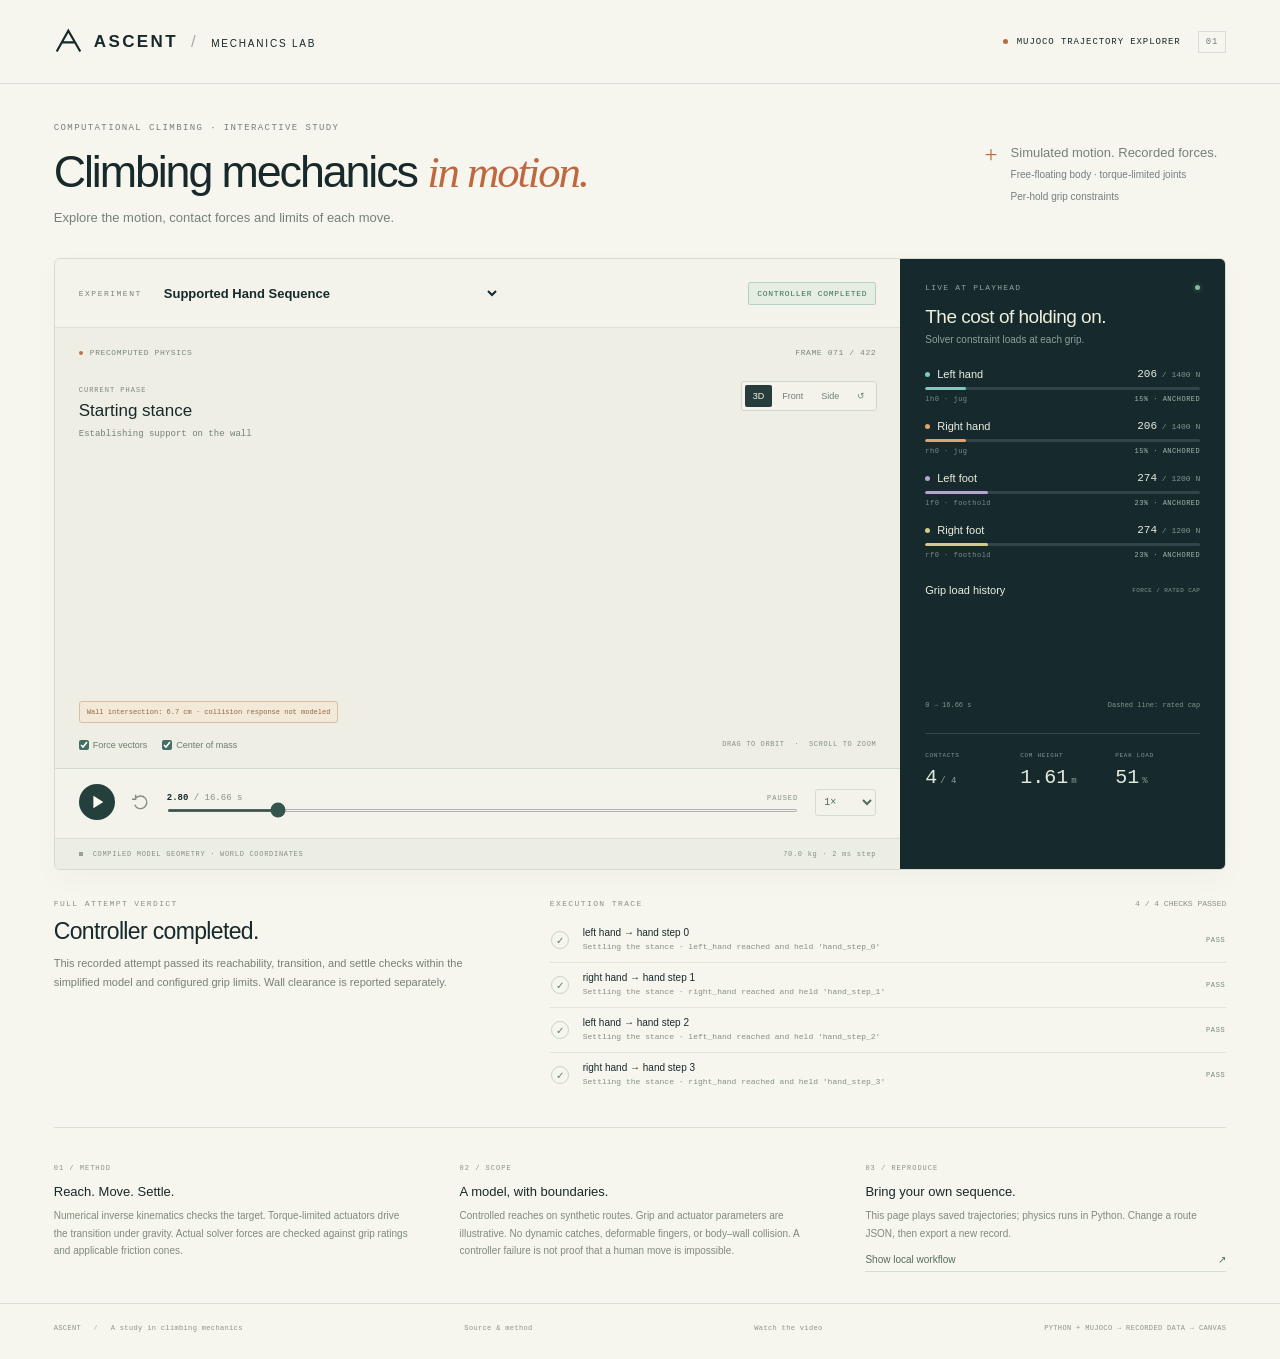
==== index.html @ 6c98bfa4 "Improve contact-aware climbing physics and add interactive showcase" ====
<!doctype html>
<html lang="en">
<head>
  <meta charset="utf-8">
  <meta name="viewport" content="width=device-width, initial-scale=1">
  <meta name="theme-color" content="#17292b">
  <meta name="description" content="Explore recorded MuJoCo climbing trajectories, grip forces, and the exact reason a controlled move passes or fails.">
  <link rel="icon" href="data:image/svg+xml,%3Csvg xmlns='http://www.w3.org/2000/svg' viewBox='0 0 64 64'%3E%3Crect width='64' height='64' rx='14' fill='%2317292b'/%3E%3Cpath d='M12 49 31 13 51 49M22 34h19' fill='none' stroke='%23eaaa68' stroke-width='5'/%3E%3C/svg%3E">
  <title>Ascent | Climbing Mechanics Lab</title>
  <link rel="stylesheet" href="style.css">
  <script defer src="data.js"></script>
  <script defer src="geometry.js"></script>
  <script defer src="viewer.js"></script>
</head>
<body>
  <header class="masthead">
    <a class="brand" href="#" aria-label="Ascent home"><svg width="29" height="29" viewBox="0 0 32 32" aria-hidden="true"><path d="M3 27 15.8 4 29 27M9 17h14" fill="none" stroke="currentColor" stroke-width="2.4"/></svg><span>ASCENT<span class="brand-rule">/</span><span class="brand-sub">MECHANICS LAB</span></span></a>
    <div class="mast-meta"><span class="status-dot"></span> MUJOCO TRAJECTORY EXPLORER <span class="version">01</span></div>
  </header>
  <main>
    <section class="intro" aria-labelledby="page-title">
      <div><div class="eyebrow">COMPUTATIONAL CLIMBING · INTERACTIVE STUDY</div><h1 id="page-title">Climbing mechanics <em>in motion.</em></h1><p>Explore the motion, contact forces and limits of each move.</p></div>
      <div class="intro-note"><span class="small-cross">+</span><p>Simulated motion. Recorded forces.<br><span>Free-floating body · torque-limited joints<br>Per-hold grip constraints</span></p></div>
    </section>

    <div class="workspace">
      <section class="scene-panel" aria-label="Climbing trajectory playback">
        <div class="scene-toolbar">
          <div class="route-control"><label for="route-select">EXPERIMENT</label><select id="route-select" aria-label="Choose recorded route"><option>Loading trajectories…</option></select></div>
          <span id="result-badge" class="result-badge">RECORDED RUN</span>
        </div>
        <div class="viewport" id="viewport">
          <canvas id="scene" aria-label="Three-dimensional projection of the recorded climber, holds, and wall. Drag to orbit; scroll to zoom." tabindex="0"></canvas>
          <div class="scene-topline"><span class="recording-mark"><i></i> PRECOMPUTED PHYSICS</span><span id="frame-count">FRAME — / —</span></div>
          <div class="scene-label"><div class="eyebrow">CURRENT PHASE</div><strong id="phase-label">Loading</strong><span id="move-label">Recorded MuJoCo body transforms</span></div>
          <div class="view-controls" role="group" aria-label="Camera view"><button data-view="orbit" class="active" aria-pressed="true">3D</button><button data-view="front" aria-pressed="false">Front</button><button data-view="side" aria-pressed="false">Side</button><button id="reset-view" title="Reset camera" aria-label="Reset camera">↺</button></div>
          <div class="scene-options"><label><input type="checkbox" id="show-forces" checked><span>Force vectors</span></label><label><input type="checkbox" id="show-com" checked><span>Center of mass</span></label></div>
          <div id="wall-warning" class="wall-warning" hidden></div>
          <div class="orbit-hint">DRAG TO ORBIT <span>·</span> SCROLL TO ZOOM</div>
          <div id="scene-message" class="scene-message" hidden></div>
        </div>
        <div class="transport">
          <button id="play" class="play-button" aria-label="Play trajectory" title="Play / pause (Space)"><svg viewBox="0 0 20 20" width="18" height="18" aria-hidden="true"><path id="play-icon" d="M6 3 17 10 6 17Z" fill="currentColor"/></svg></button>
          <button id="restart" class="restart-button" aria-label="Restart trajectory" title="Restart"><svg width="18" height="18" viewBox="0 0 20 20" fill="none" aria-hidden="true"><path d="M4 6a7 7 0 1 1-1 7M4 2v5H0" stroke="currentColor" stroke-width="1.6"/></svg></button>
          <div class="timeline-wrap"><div class="timeline-meta"><span id="time-readout">0.00 <span>/ 0.00 s</span></span><span id="play-state">PAUSED</span></div><input id="timeline" type="range" min="0" max="1" step="0.001" value="0" aria-label="Trajectory time"></div>
          <label class="speed-control"><span class="sr-only">Playback speed</span><select id="speed"><option value="0.25">0.25×</option><option value="0.5">0.5×</option><option value="1" selected>1×</option><option value="2">2×</option></select></label>
        </div>
        <div class="scene-caption"><span><span class="tiny-square"></span> COMPILED MODEL GEOMETRY · WORLD COORDINATES</span><span id="model-stats">— kg · — ms step</span></div>
      </section>

      <aside class="telemetry" aria-label="Recorded force telemetry">
        <div class="panel-heading"><span class="eyebrow">LIVE AT PLAYHEAD</span><span class="live-indicator"></span></div>
        <h2>The cost of holding on.</h2><p class="panel-description">Solver constraint loads at each grip.</p>
        <div id="grip-readouts" class="grip-readouts"></div>
        <div class="plot-header"><h3>Grip load history</h3><span>FORCE / RATED CAP</span></div>
        <div class="plot-wrap"><canvas id="force-plot" aria-label="Per-limb force as a percentage of its hold's rated force cap across the recorded trajectory"></canvas></div>
        <div class="plot-footer"><span id="plot-duration">0 s</span><span>Dashed line: rated cap</span></div>
        <div class="telemetry-summary"><div><span>CONTACTS</span><strong id="contact-count">—<small>/ 4</small></strong></div><div><span>COM HEIGHT</span><strong id="com-height">—<small>m</small></strong></div><div><span>PEAK LOAD</span><strong id="peak-load">—<small>%</small></strong></div></div>
      </aside>
    </div>

    <section class="analysis-row" aria-label="Recorded attempt results">
      <div class="result-summary"><div class="eyebrow">FULL ATTEMPT VERDICT</div><h2 id="verdict-title">Reading the record.</h2><p id="verdict-description">Each experiment follows a controlled sequence of single-limb moves.</p><div id="failure-detail" class="failure-detail" hidden></div></div>
      <div class="outcomes-panel"><div class="outcome-heading"><span class="eyebrow">EXECUTION TRACE</span><span id="outcome-count"></span></div><ol id="outcomes" class="outcomes"></ol></div>
    </section>

    <section class="method-row" aria-label="Method and reproducibility">
      <div><span class="section-number">01 / METHOD</span><h3>Reach. Move. Settle.</h3><p>Numerical inverse kinematics checks the target. Torque-limited actuators drive the transition under gravity. Actual solver forces are checked against grip ratings and applicable friction cones.</p></div>
      <div><span class="section-number">02 / SCOPE</span><h3>A model, with boundaries.</h3><p id="limitations">Controlled reaches on synthetic routes. Grip and actuator parameters are illustrative. No dynamic catches, deformable fingers, or body–wall collision. A controller failure is not proof that a human move is impossible.</p></div>
      <div><span class="section-number">03 / REPRODUCE</span><h3>Bring your own sequence.</h3><p>This page plays saved trajectories; physics runs in Python. Change a route JSON, then export a new record.</p><details><summary>Show local workflow <span>↗</span></summary><pre><code>python scripts/export_trajectory.py \
  data/routes/showcase/01_supported_steps.json out.json

# Open a single exported trajectory here:</code></pre><label id="import-trigger" class="import-button" for="import-file" role="button" tabindex="0">Load trajectory JSON <span>↑</span></label><input id="import-file" type="file" accept=".json,application/json" hidden><p id="import-status" class="import-status" role="status"></p><p class="workflow-note">Route JSON describes holds, a start stance, and moves. Run the exporter first; the browser accepts its trajectory output.</p></details></div>
    </section>
  </main>
  <footer><span>ASCENT <span class="footer-divider">/</span> A study in climbing mechanics</span><a href="https://github.com/Junnie18/climb-move-sim/tree/codex/physics-showcase">Source & method</a><a href="supported-steps.mp4">Watch the video</a><span>PYTHON + MUJOCO → RECORDED DATA → CANVAS</span></footer>
</body>
</html>
---- style.css ----
:root{--ink:#17292b;--muted:#738080;--paper:#f6f5ee;--line:#d9ded6;--orange:#be683f;--mint:#78d0ba;--dark:#16292c;--mono:ui-monospace,SFMono-Regular,Menlo,Consolas,monospace;--sans:Inter,Arial,Helvetica,sans-serif;font-family:var(--sans);color:var(--ink);background:var(--paper);font-synthesis:none;color-scheme:light}
*{box-sizing:border-box}body{margin:0}button,select,input{font:inherit}button,select,summary{cursor:pointer}button,a,input,select,summary{outline-offset:4px}button:focus-visible,a:focus-visible,input:focus-visible,select:focus-visible,summary:focus-visible{outline:2px solid var(--orange)}button{color:inherit}button:disabled{cursor:not-allowed;opacity:.4}a{color:inherit}button,select{touch-action:manipulation}[hidden]{display:none!important}.sr-only{position:absolute;width:1px;height:1px;padding:0;margin:-1px;overflow:hidden;clip:rect(0,0,0,0);white-space:nowrap;border:0}
.masthead{max-width:1600px;margin:auto;padding:27px 4.2%;display:flex;align-items:center;justify-content:space-between;border-bottom:1px solid var(--line)}.brand{display:flex;align-items:center;gap:11px;text-decoration:none;font-size:17px;font-weight:750;letter-spacing:2.4px}.brand-rule{margin:0 13px;color:#a7b0a8;font-weight:300}.brand-sub{font-size:10px;letter-spacing:1.8px;font-weight:500}.mast-meta{display:flex;align-items:center;gap:9px;font:9px var(--mono);letter-spacing:.9px}.status-dot{width:5px;height:5px;background:var(--orange);border-radius:50%}.version{padding:5px 7px;margin-left:8px;border:1px solid var(--line);color:var(--muted)}main{max-width:1600px;margin:auto;padding:0 4.2%}.intro{padding:39px 0 33px;display:flex;align-items:center;justify-content:space-between;gap:30px}.eyebrow{font:9px var(--mono);letter-spacing:1.4px}.intro .eyebrow{color:#768078}h1{font-size:clamp(30px,3.5vw,53px);font-weight:500;letter-spacing:-2.1px;line-height:1.14;margin:13px 0 12px}h1 em{font-family:Georgia,'Times New Roman',serif;font-weight:400;color:var(--orange)}.intro>div>p{font-size:13px;margin:0;color:#75807a}.intro-note{display:flex;align-items:flex-start;gap:13px;margin-right:9px;font-size:11px;line-height:1.65}.intro-note p{margin:0}.intro-note span:not(.small-cross){color:var(--muted);font-size:10px}.small-cross{font:23px Georgia;color:var(--orange)}
.workspace{display:grid;grid-template-columns:minmax(0,1fr) 325px;border:1px solid #d5dbd1;background:#eceee5;border-radius:6px;overflow:hidden;box-shadow:0 9px 28px #20342d07}.scene-panel{min-width:0;position:relative}.scene-toolbar{height:69px;display:flex;align-items:center;justify-content:space-between;padding:0 24px;gap:12px;background:#f3f3eb;border-bottom:1px solid #dce1d7}.route-control{display:flex;align-items:center;gap:18px}.route-control label{font:8px var(--mono);letter-spacing:1.5px;color:#7b8278}.route-control select{max-width:340px;background:transparent;border:0;font-weight:600;font-size:13px;padding:8px 23px 8px 0;color:var(--ink)}.result-badge{border:1px solid #b5d0c1;background:#e5eee1;color:#397154;padding:6px 8px;font:8px var(--mono);letter-spacing:.7px;white-space:nowrap;border-radius:2px}.result-badge.failed{border-color:#dfc8b3;background:#eee6d8;color:#985632}.viewport{height:440px;position:relative;overflow:hidden;background:#eeeee5;isolation:isolate}#scene{display:block;width:100%;height:100%;cursor:grab;touch-action:none}#scene:active{cursor:grabbing}.scene-topline{position:absolute;top:20px;left:24px;right:24px;display:flex;justify-content:space-between;pointer-events:none;font:8px var(--mono);letter-spacing:.6px;color:#7b867e}.recording-mark{display:flex;align-items:center;gap:7px}.recording-mark i{width:4px;height:4px;border-radius:50%;background:#b77650}.scene-label{position:absolute;top:58px;left:24px;pointer-events:none;max-width:210px}.scene-label .eyebrow{color:#7c8980;font-size:7px;letter-spacing:1px}.scene-label strong{display:block;font-size:17px;font-weight:500;margin:7px 0}.scene-label>span{display:block;font:9px var(--mono);color:#758179;line-height:1.5}.view-controls{position:absolute;top:53px;right:23px;display:flex;background:#f6f6eecc;border:1px solid #d0d8cc;border-radius:3px;padding:3px;gap:2px}.view-controls button{border:0;background:transparent;font-size:9px;padding:6px 8px;border-radius:2px;color:#738074}.view-controls button.active{background:#263d3b;color:#f6f7eb}.scene-options{position:absolute;left:24px;bottom:18px;display:flex;gap:15px;font-size:9px;color:#6c7c73}.scene-options label{display:flex;align-items:center;gap:4px;cursor:pointer}.scene-options input{width:10px;height:10px;accent-color:#436e66;margin:0}.orbit-hint{position:absolute;right:24px;bottom:20px;font:7px var(--mono);letter-spacing:.6px;color:#859086;pointer-events:none}.orbit-hint span{margin:0 5px}.scene-message{position:absolute;inset:0;display:grid;align-content:center;justify-items:center;background:#f3f3ebee;padding:40px;text-align:center;font-size:13px;line-height:1.7;color:#67786e}.scene-message strong{font-size:19px;font-weight:500;color:var(--ink)}
.transport{display:flex;align-items:center;gap:17px;padding:15px 24px 18px;border-top:1px solid #d3dbce;background:#f3f3eb}.play-button{width:36px;height:36px;display:grid;place-items:center;border:0;background:#253f3c;color:#fffdf0;border-radius:50%;flex-shrink:0}.play-button:hover{background:#3c5f56}.restart-button{display:grid;place-items:center;background:none;border:0;width:18px;padding:0;color:#819082}.timeline-wrap{flex:1;min-width:0}.timeline-meta{display:flex;align-items:center;justify-content:space-between;font:9px var(--mono);margin:0 0 6px}.timeline-meta #time-readout{font-weight:600}.timeline-meta #time-readout span{color:#899387;font-weight:400}.timeline-meta #play-state{font-size:7px;color:#819080;letter-spacing:1px}input[type=range]{display:block;width:100%;height:3px;margin:0;accent-color:#34554b;cursor:pointer}.speed-control select{background:none;border:1px solid #d4dccc;border-radius:3px;font:10px var(--mono);padding:6px 4px;color:#526b5a}.scene-caption{display:flex;justify-content:space-between;align-items:center;gap:10px;padding:11px 24px;border-top:1px solid #dbe0d3;background:#eceee5;color:#839180;font:7px var(--mono);letter-spacing:.7px}.tiny-square{display:inline-block;width:4px;height:4px;background:#98a38f;margin-right:5px}
.wall-warning{position:absolute;bottom:45px;left:24px;max-width:calc(100% - 100px);background:#f3e9d8e8;border:1px solid #d7bea1;color:#98653f;border-radius:3px;font:7px/1.5 var(--mono);padding:5px 7px;pointer-events:none}
.route-control{min-width:0;flex:1}.route-control select{min-width:0;width:100%;text-overflow:ellipsis}.route-control label{flex-shrink:0}
.telemetry{padding:24px 25px 0;background:var(--dark);color:#edf0df}.panel-heading{display:flex;align-items:center;justify-content:space-between}.panel-heading .eyebrow{font-size:8px;color:#93a79f;letter-spacing:1.2px}.live-indicator{width:5px;height:5px;background:#80bb9b;border-radius:50%;box-shadow:0 0 0 3px #80bb9b10}.telemetry h2{font-size:19px;font-weight:400;letter-spacing:-.5px;margin:14px 0 6px}.panel-description{font-size:10px;color:#8ea29b;margin:0 0 23px}.grip-readouts{display:grid;gap:17px}.grip-row{font-size:11px}.grip-topline{display:flex;align-items:center;justify-content:space-between;gap:10px;margin-bottom:7px}.limb-name{display:flex;align-items:center;gap:7px}.limb-dot{display:inline-block;width:5px;height:5px;border-radius:50%;background:var(--limb)}.grip-value{font:11px var(--mono);color:#e7ecdd}.grip-value small{font-size:8px;color:#81968e}.grip-meter{height:3px;background:#324447;border-radius:3px;overflow:hidden}.grip-meter span{height:100%;display:block;background:var(--limb);border-radius:3px;width:0;max-width:100%}.grip-row.released{opacity:.5}.grip-row.overloaded .grip-value{color:#ed977c}.grip-footnote{display:flex;justify-content:space-between;font:7px var(--mono);letter-spacing:.5px;color:#779087;margin-top:5px}.grip-footnote .grip-state{color:#a0b9a8}.plot-header{display:flex;justify-content:space-between;align-items:center;gap:10px;margin:25px 0 13px}.plot-header h3{font-size:11px;font-weight:400;margin:0}.plot-header>span{font:6px var(--mono);color:#849d92;letter-spacing:.4px}.plot-wrap{height:85px}#force-plot{display:block;width:100%;height:100%}.plot-footer{display:flex;justify-content:space-between;margin-top:7px;color:#7d978c;font:7px var(--mono)}.telemetry-summary{display:grid;grid-template-columns:repeat(3,1fr);margin-top:24px;padding:18px 0 19px;border-top:1px solid #34484a;gap:10px}.telemetry-summary>div>span{display:block;color:#809a90;font:6px var(--mono);letter-spacing:.7px}.telemetry-summary strong{font:20px var(--mono);font-weight:400;display:block;margin-top:7px;color:#e3e9d8}.telemetry-summary small{font-size:9px;margin-left:3px;color:#8ca393}
.analysis-row{display:grid;grid-template-columns:1fr 1.5fr;border-bottom:1px solid var(--line);padding:29px 0 30px;gap:45px}.result-summary>.eyebrow{font-size:8px;color:#899185}.result-summary h2{font-weight:500;font-size:23px;letter-spacing:-.65px;margin:10px 0 9px}.result-summary>p{font-size:11px;line-height:1.7;color:#768174;max-width:470px;margin:0}.failure-detail{margin-top:10px;padding:10px 12px;background:#eee9df;border-left:2px solid #bf8a65;font:9px/1.7 var(--mono);color:#906449;overflow-wrap:anywhere}.outcome-heading{display:flex;justify-content:space-between;margin-bottom:10px}.outcome-heading .eyebrow{font-size:8px;color:#899185}.outcome-heading>span:last-child{font:8px var(--mono);color:#899185}.outcomes{margin:0;padding:0;list-style:none;max-height:190px;overflow:auto}.outcome{display:grid;grid-template-columns:22px 1fr auto;gap:10px;align-items:center;padding:9px 1px;border-bottom:1px solid #e1e4da;font-size:10px}.outcome:last-child{border-bottom:none}.outcome-icon{width:18px;height:18px;display:grid;place-items:center;border:1px solid #c8d6c5;border-radius:50%;color:#5d7f5f;font-size:10px}.outcome.failed .outcome-icon{color:#ab6b4c;border-color:#ddc7b5}.outcome-main strong{font-size:10px;font-weight:500;display:block}.outcome-main span{display:block;color:#85907f;font:8px/1.5 var(--mono);margin-top:3px}.outcome-tag{font:7px var(--mono);letter-spacing:.6px;color:#758a72}.outcome.failed .outcome-tag{color:#ac7254}.outcome.active{background:#e9eddf;border-radius:3px}.method-row{display:grid;grid-template-columns:repeat(3,1fr);gap:45px;padding:28px 0 31px}.section-number{font:7px var(--mono);color:#8b9483;letter-spacing:1px}.method-row h3{font-size:13px;font-weight:500;margin:10px 0 8px}.method-row p{font-size:10px;line-height:1.75;color:#808b79;margin:0}.method-row summary{font-size:10px;margin-top:12px;list-style:none;color:#576f58;display:flex;justify-content:space-between;border-bottom:1px solid #d6dece;padding-bottom:6px}.method-row summary::-webkit-details-marker{display:none}.method-row details[open] summary{margin-bottom:10px}.method-row pre{font:9px/1.75 var(--mono);color:#58715b;white-space:pre-wrap}.import-button{display:flex;justify-content:space-between;padding:8px 10px;border:1px solid #ced9c9;font-size:10px;color:#526e55;cursor:pointer;border-radius:3px}.method-row .import-status{margin-top:8px;color:#aa6245}.method-row .workflow-note{font-size:9px;margin-top:10px}footer{max-width:1600px;padding:20px 4.2% 27px;margin:auto;border-top:1px solid var(--line);display:flex;justify-content:space-between;gap:20px;font:7px var(--mono);color:#8c9783;letter-spacing:.35px}footer a{text-decoration:none}footer a:hover{text-decoration:underline}.footer-divider{margin:0 8px;color:#aab29f}
@media(min-width:1500px){.viewport{height:490px}.telemetry{padding-top:27px}.grip-readouts{gap:21px}.plot-wrap{height:105px}.telemetry-summary{margin-top:30px}.workspace{grid-template-columns:minmax(0,1fr) 355px}}
@media(max-width:1050px){main{padding:0 3%}.masthead{padding:23px 3%}.workspace{grid-template-columns:minmax(0,1fr) 290px}.telemetry{padding:23px 20px 0}.viewport{height:435px}.scene-toolbar{padding:0 18px}.route-control{gap:10px}.route-control label{display:none}.route-control select{max-width:240px}.scene-label{left:18px;max-width:160px}.scene-topline{left:18px;right:18px}.scene-options{left:18px;gap:10px}.orbit-hint{display:none}.view-controls{right:18px}.intro-note{display:none}.brand-sub{font-size:9px}.mast-meta{font-size:7px}.analysis-row{gap:25px}.method-row{gap:25px}.scene-caption{font-size:6px;padding:11px 18px}}
@media(max-width:760px){.masthead{padding:20px 5%}.mast-meta{display:none}.brand{font-size:15px}.brand-sub{font-size:8px}.brand-rule{margin:0 10px}main{padding:0 5%}.intro{padding:29px 0 24px}h1{font-size:37px;letter-spacing:-1.4px}.intro .eyebrow{font-size:7px;letter-spacing:1px}.intro>div>p{font-size:11px}.workspace{grid-template-columns:1fr}.scene-toolbar{height:61px}.route-control select{max-width:250px;font-size:12px}.result-badge{font-size:7px}.viewport{height:455px}.scene-label{top:53px}.scene-label strong{font-size:15px}.scene-label>span{font-size:8px}.scene-topline{font-size:7px}.view-controls{top:53px}.scene-options{font-size:8px}.transport{padding:14px 18px 17px;gap:13px}.scene-caption{font-size:6px;letter-spacing:.4px}.telemetry{padding:24px 23px}.telemetry h2{font-size:22px}.grip-readouts{grid-template-columns:1fr 1fr;gap:20px 25px}.panel-description{margin-bottom:25px}.plot-header{margin-top:25px}.plot-wrap{height:105px}.telemetry-summary{padding:17px 0 0;margin-top:22px}.telemetry-summary strong{font-size:23px}.telemetry-summary>div>span{font-size:7px}.analysis-row{grid-template-columns:1fr;gap:25px;padding:27px 0}.outcomes{max-height:240px}.method-row{grid-template-columns:1fr;gap:26px}.method-row p{font-size:11px;max-width:500px}.method-row h3{font-size:15px}.method-row summary{max-width:400px}footer{padding:20px 5%;font-size:6px;flex-wrap:wrap}footer>span:last-child{width:100%;font-size:6px}.scene-caption span:last-child{white-space:nowrap}}
@media(max-width:390px){.route-control select{max-width:195px}.viewport{height:420px}.scene-label{max-width:130px}.scene-options{gap:10px}.scene-caption{letter-spacing:0}.brand-sub{font-size:7px}h1{font-size:32px}.grip-readouts{gap:20px 16px}}
@media(prefers-reduced-motion:reduce){*{scroll-behavior:auto}}
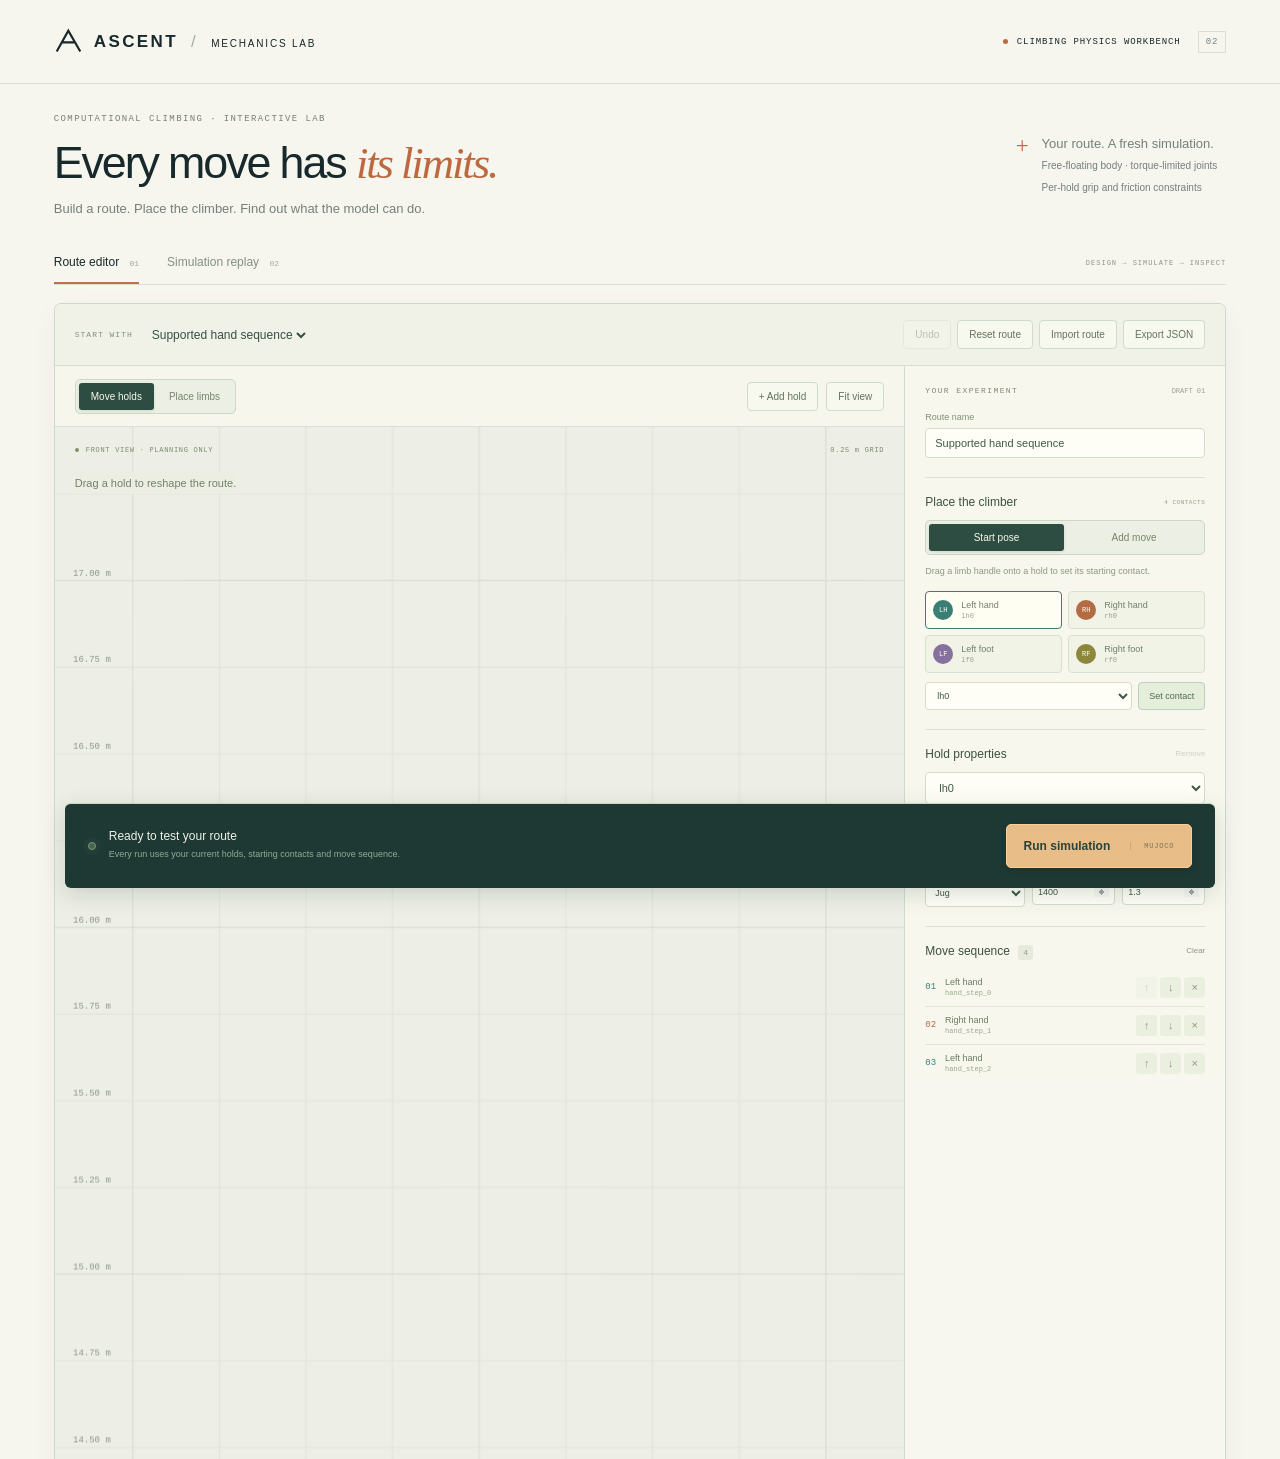
==== commit 35cf94b3: "Publish interactive climbing editor with hosted simulation connection" ====
--- a/index.html
+++ b/index.html
@@ -4,25 +4,49 @@
   <meta charset="utf-8">
   <meta name="viewport" content="width=device-width, initial-scale=1">
   <meta name="theme-color" content="#17292b">
-  <meta name="description" content="Explore recorded MuJoCo climbing trajectories, grip forces, and the exact reason a controlled move passes or fails.">
+  <meta name="description" content="Design a climbing route, move holds and limbs, then test your sequence with a torque-limited MuJoCo climbing model.">
   <link rel="icon" href="data:image/svg+xml,%3Csvg xmlns='http://www.w3.org/2000/svg' viewBox='0 0 64 64'%3E%3Crect width='64' height='64' rx='14' fill='%2317292b'/%3E%3Cpath d='M12 49 31 13 51 49M22 34h19' fill='none' stroke='%23eaaa68' stroke-width='5'/%3E%3C/svg%3E">
   <title>Ascent | Climbing Mechanics Lab</title>
   <link rel="stylesheet" href="style.css">
   <script defer src="data.js"></script>
   <script defer src="geometry.js"></script>
   <script defer src="viewer.js"></script>
+  <script defer src="editor-state.js"></script>
+  <script defer src="editor.js"></script>
 </head>
 <body>
   <header class="masthead">
     <a class="brand" href="#" aria-label="Ascent home"><svg width="29" height="29" viewBox="0 0 32 32" aria-hidden="true"><path d="M3 27 15.8 4 29 27M9 17h14" fill="none" stroke="currentColor" stroke-width="2.4"/></svg><span>ASCENT<span class="brand-rule">/</span><span class="brand-sub">MECHANICS LAB</span></span></a>
-    <div class="mast-meta"><span class="status-dot"></span> MUJOCO TRAJECTORY EXPLORER <span class="version">01</span></div>
+    <div class="mast-meta"><span class="status-dot"></span> CLIMBING PHYSICS WORKBENCH <span class="version">02</span></div>
   </header>
   <main>
     <section class="intro" aria-labelledby="page-title">
-      <div><div class="eyebrow">COMPUTATIONAL CLIMBING · INTERACTIVE STUDY</div><h1 id="page-title">Climbing mechanics <em>in motion.</em></h1><p>Explore the motion, contact forces and limits of each move.</p></div>
-      <div class="intro-note"><span class="small-cross">+</span><p>Simulated motion. Recorded forces.<br><span>Free-floating body · torque-limited joints<br>Per-hold grip constraints</span></p></div>
+      <div><div class="eyebrow">COMPUTATIONAL CLIMBING · INTERACTIVE LAB</div><h1 id="page-title">Every move has <em>its limits.</em></h1><p>Build a route. Place the climber. Find out what the model can do.</p></div>
+      <div class="intro-note"><span class="small-cross">+</span><p>Your route. A fresh simulation.<br><span>Free-floating body · torque-limited joints<br>Per-hold grip and friction constraints</span></p></div>
     </section>
 
+    <nav class="lab-tabs" aria-label="Workbench view"><button id="editor-tab" class="active" aria-pressed="true" aria-controls="editor-stage">Route editor <span>01</span></button><button id="replay-tab" aria-pressed="false" aria-controls="replay-stage">Simulation replay <span>02</span></button><span class="tab-note">DESIGN → SIMULATE → INSPECT</span></nav>
+    <section id="editor-stage" class="editor-workspace" aria-label="Interactive climbing route editor">
+      <div class="editor-topbar"><div class="editor-template"><label for="editor-template">START WITH</label><select id="editor-template" aria-label="Choose route template"></select></div><div class="editor-top-actions"><button id="editor-undo" title="Undo the last route edit" disabled>Undo</button><button id="editor-reset">Reset route</button><button id="editor-import">Import route</button><input id="editor-import-file" type="file" accept=".json,application/json" hidden><button id="editor-export">Export JSON</button></div></div>
+      <div class="editor-grid">
+        <div class="planner-panel">
+          <div class="planner-toolbar"><div class="segmented" role="group" aria-label="Dragging tool"><button id="tool-holds" class="active" aria-pressed="true">Move holds</button><button id="tool-limbs" aria-pressed="false">Place limbs</button></div><button id="add-hold" class="quiet-button">+ Add hold</button><button id="planner-fit" class="quiet-button" title="Fit all holds into view">Fit view</button></div>
+          <div class="planner-viewport"><canvas id="planner" tabindex="0" aria-label="Front-view route planner. Drag holds to reposition them. In Place limbs mode, drag a labeled hand or foot onto a hold. Keyboard controls are in the route inspector."></canvas><div class="planner-caption"><span class="recording-mark"><i></i> FRONT VIEW · PLANNING ONLY</span><span id="planner-scale">0.25 m GRID</span></div><div id="planner-context" class="planner-context">Drag a hold to reshape the route.</div><div class="planner-bottom"><label><input id="snap-grid" type="checkbox" checked> Snap to 1 cm</label><span>SCROLL TO ZOOM · DRAG TO PAN EMPTY SPACE</span></div></div>
+          <div class="planner-scope"><span class="tiny-square"></span> The figure shows your planned contacts. Run the simulation to calculate motion and forces.</div>
+        </div>
+        <aside class="route-inspector" aria-label="Route and limb controls">
+          <div class="inspector-heading"><span class="eyebrow">YOUR EXPERIMENT</span><span id="edit-revision">DRAFT 01</span></div>
+          <label class="field-label" for="editor-name">Route name</label><input id="editor-name" class="full-input" maxlength="80" autocomplete="off">
+          <div class="inspector-section"><div class="section-title"><h2>Place the climber</h2><span id="assignment-count">4 CONTACTS</span></div><div class="segmented assignment-mode" role="group" aria-label="Limb assignment mode"><button id="mode-start" class="active" aria-pressed="true">Start pose</button><button id="mode-moves" aria-pressed="false">Add move</button></div><p id="assignment-help" class="inspector-hint">Drag a limb handle onto a hold to set its starting contact.</p><div id="limb-controls" class="limb-controls"></div><div class="assignment-action"><select id="assignment-target" aria-label="Target hold for selected limb"></select><button id="assign-limb">Set contact</button></div></div>
+          <div class="inspector-section hold-inspector"><div class="section-title"><h2>Hold properties</h2><button id="delete-hold" class="text-button">Remove</button></div><label class="sr-only" for="selected-hold">Selected hold</label><select id="selected-hold" class="full-input"></select><div class="coordinate-fields"><label>X <input id="hold-x" type="number" step=".01" min="-3" max="3"></label><label>Height <input id="hold-z" type="number" step=".01" min=".05" max="5"></label><span>m</span></div><div class="property-fields"><label>Type<select id="hold-type"><option value="jug">Jug</option><option value="crimp">Crimp</option><option value="sloper">Sloper</option><option value="foothold">Foothold</option></select></label><label>Grip cap · N<input id="hold-cap" type="number" step="10" min="1" max="10000"></label><label>Friction · μ<input id="hold-friction" type="number" step=".05" min=".01" max="4"></label></div></div>
+          <div class="inspector-section move-section"><div class="section-title"><h2>Move sequence <span id="move-count">0</span></h2><button id="clear-moves" class="text-button">Clear</button></div><ol id="move-list" class="move-list"></ol><p id="empty-moves" class="inspector-hint">No moves yet. Switch to Add move and drag a limb to a new hold. You can also test the starting stance on its own.</p></div>
+        </aside>
+      </div>
+      <div class="run-panel"><div id="editor-verdict" class="editor-verdict" role="status" aria-live="polite"><span class="verdict-dot"></span><div><strong id="editor-verdict-title">Ready to test your route</strong><p id="editor-status">Every run uses your current holds, starting contacts and move sequence.</p></div></div><button id="run-simulation" class="run-button"><span>Run simulation</span><span class="run-engine">MUJOCO</span></button><button id="view-result" class="quiet-button" hidden>View replay</button></div>
+      <div class="editor-footnote"><span>Model feasibility only. A failed controller attempt does not prove a human move is impossible. Body–wall collision response is not modeled.</span><details class="connection-settings"><summary><span id="connection-label">Simulator connection</span></summary><div class="connection-popover"><label for="simulator-url">Simulator URL</label><input id="simulator-url" type="url" placeholder="Same origin, or https://your-simulator…"><button id="save-connection">Connect</button><p id="connection-status" role="status">The local app connects automatically. A hosted copy needs a running Python simulator.</p><a href="https://github.com/Junnie18/climb-move-sim#interactive-route-editor" target="_blank" rel="noopener">Local setup instructions</a></div></details></div>
+    </section>
+
+    <div id="replay-stage" hidden>
     <div class="workspace">
       <section class="scene-panel" aria-label="Climbing trajectory playback">
         <div class="scene-toolbar">
@@ -31,7 +55,7 @@
         </div>
         <div class="viewport" id="viewport">
           <canvas id="scene" aria-label="Three-dimensional projection of the recorded climber, holds, and wall. Drag to orbit; scroll to zoom." tabindex="0"></canvas>
-          <div class="scene-topline"><span class="recording-mark"><i></i> PRECOMPUTED PHYSICS</span><span id="frame-count">FRAME — / —</span></div>
+          <div class="scene-topline"><span class="recording-mark"><i></i> <span id="replay-origin">RECORDED PHYSICS</span></span><span id="frame-count">FRAME — / —</span></div>
           <div class="scene-label"><div class="eyebrow">CURRENT PHASE</div><strong id="phase-label">Loading</strong><span id="move-label">Recorded MuJoCo body transforms</span></div>
           <div class="view-controls" role="group" aria-label="Camera view"><button data-view="orbit" class="active" aria-pressed="true">3D</button><button data-view="front" aria-pressed="false">Front</button><button data-view="side" aria-pressed="false">Side</button><button id="reset-view" title="Reset camera" aria-label="Reset camera">↺</button></div>
           <div class="scene-options"><label><input type="checkbox" id="show-forces" checked><span>Force vectors</span></label><label><input type="checkbox" id="show-com" checked><span>Center of mass</span></label></div>
@@ -63,16 +87,17 @@
       <div class="result-summary"><div class="eyebrow">FULL ATTEMPT VERDICT</div><h2 id="verdict-title">Reading the record.</h2><p id="verdict-description">Each experiment follows a controlled sequence of single-limb moves.</p><div id="failure-detail" class="failure-detail" hidden></div></div>
       <div class="outcomes-panel"><div class="outcome-heading"><span class="eyebrow">EXECUTION TRACE</span><span id="outcome-count"></span></div><ol id="outcomes" class="outcomes"></ol></div>
     </section>
+    </div>
 
     <section class="method-row" aria-label="Method and reproducibility">
       <div><span class="section-number">01 / METHOD</span><h3>Reach. Move. Settle.</h3><p>Numerical inverse kinematics checks the target. Torque-limited actuators drive the transition under gravity. Actual solver forces are checked against grip ratings and applicable friction cones.</p></div>
       <div><span class="section-number">02 / SCOPE</span><h3>A model, with boundaries.</h3><p id="limitations">Controlled reaches on synthetic routes. Grip and actuator parameters are illustrative. No dynamic catches, deformable fingers, or body–wall collision. A controller failure is not proof that a human move is impossible.</p></div>
-      <div><span class="section-number">03 / REPRODUCE</span><h3>Bring your own sequence.</h3><p>This page plays saved trajectories; physics runs in Python. Change a route JSON, then export a new record.</p><details><summary>Show local workflow <span>↗</span></summary><pre><code>python scripts/export_trajectory.py \
+      <div><span class="section-number">03 / REPRODUCE</span><h3>Keep the experiment.</h3><p>Export your edited route as JSON. Fresh simulation results open in the replay with forces and an execution trace.</p><details><summary>Show local workflow <span>↗</span></summary><pre><code>python scripts/export_trajectory.py \
   data/routes/showcase/01_supported_steps.json out.json
 
 # Open a single exported trajectory here:</code></pre><label id="import-trigger" class="import-button" for="import-file" role="button" tabindex="0">Load trajectory JSON <span>↑</span></label><input id="import-file" type="file" accept=".json,application/json" hidden><p id="import-status" class="import-status" role="status"></p><p class="workflow-note">Route JSON describes holds, a start stance, and moves. Run the exporter first; the browser accepts its trajectory output.</p></details></div>
     </section>
   </main>
-  <footer><span>ASCENT <span class="footer-divider">/</span> A study in climbing mechanics</span><a href="https://github.com/Junnie18/climb-move-sim/tree/codex/physics-showcase">Source & method</a><a href="supported-steps.mp4">Watch the video</a><span>PYTHON + MUJOCO → RECORDED DATA → CANVAS</span></footer>
+  <footer><span>ASCENT <span class="footer-divider">/</span> A study in climbing mechanics</span><a href="https://github.com/Junnie18/climb-move-sim">Source & method</a><a href="supported-steps.mp4">Watch the video</a><span>DESIGNED IN YOUR BROWSER · SOLVED IN MUJOCO</span></footer>
 </body>
 </html>
--- a/style.css
+++ b/style.css
@@ -12,3 +12,14 @@
 @media(max-width:760px){.masthead{padding:20px 5%}.mast-meta{display:none}.brand{font-size:15px}.brand-sub{font-size:8px}.brand-rule{margin:0 10px}main{padding:0 5%}.intro{padding:29px 0 24px}h1{font-size:37px;letter-spacing:-1.4px}.intro .eyebrow{font-size:7px;letter-spacing:1px}.intro>div>p{font-size:11px}.workspace{grid-template-columns:1fr}.scene-toolbar{height:61px}.route-control select{max-width:250px;font-size:12px}.result-badge{font-size:7px}.viewport{height:455px}.scene-label{top:53px}.scene-label strong{font-size:15px}.scene-label>span{font-size:8px}.scene-topline{font-size:7px}.view-controls{top:53px}.scene-options{font-size:8px}.transport{padding:14px 18px 17px;gap:13px}.scene-caption{font-size:6px;letter-spacing:.4px}.telemetry{padding:24px 23px}.telemetry h2{font-size:22px}.grip-readouts{grid-template-columns:1fr 1fr;gap:20px 25px}.panel-description{margin-bottom:25px}.plot-header{margin-top:25px}.plot-wrap{height:105px}.telemetry-summary{padding:17px 0 0;margin-top:22px}.telemetry-summary strong{font-size:23px}.telemetry-summary>div>span{font-size:7px}.analysis-row{grid-template-columns:1fr;gap:25px;padding:27px 0}.outcomes{max-height:240px}.method-row{grid-template-columns:1fr;gap:26px}.method-row p{font-size:11px;max-width:500px}.method-row h3{font-size:15px}.method-row summary{max-width:400px}footer{padding:20px 5%;font-size:6px;flex-wrap:wrap}footer>span:last-child{width:100%;font-size:6px}.scene-caption span:last-child{white-space:nowrap}}
 @media(max-width:390px){.route-control select{max-width:195px}.viewport{height:420px}.scene-label{max-width:130px}.scene-options{gap:10px}.scene-caption{letter-spacing:0}.brand-sub{font-size:7px}h1{font-size:32px}.grip-readouts{gap:20px 16px}}
 @media(prefers-reduced-motion:reduce){*{scroll-behavior:auto}}
+
+/* Interactive route workbench */
+.lab-tabs{display:flex;align-items:center;gap:28px;border-bottom:1px solid var(--line);margin-bottom:18px}.lab-tabs>button{padding:13px 0;border:0;border-bottom:2px solid transparent;background:none;color:#849083;font-size:12px}.lab-tabs>button.active{color:var(--ink);border-bottom-color:#b7744d}.lab-tabs>button>span{font:8px var(--mono);color:#a2aa9a;margin-left:7px}.tab-note{margin-left:auto;font:7px var(--mono);letter-spacing:1px;color:#8b9784}.editor-workspace{border:1px solid #cfd8cb;border-radius:7px;box-shadow:0 8px 28px #2e49340a;overflow:visible;background:#f8f7ef;margin-bottom:24px}.editor-topbar{display:flex;align-items:center;justify-content:space-between;gap:20px;padding:16px 20px;background:#f0f1e7;border-bottom:1px solid #d6ddce;border-radius:7px 7px 0 0}.editor-template{display:flex;align-items:center;gap:15px;min-width:0}.editor-template label{font:8px var(--mono);letter-spacing:1px;color:#82907c;white-space:nowrap}.editor-template select{border:0;background:none;font-size:12px;color:#355143;min-width:0;max-width:330px}.editor-top-actions{display:flex;gap:6px;flex-shrink:0}.editor-top-actions button,.quiet-button{border:1px solid #d1dbc9;background:#f7f8ee;border-radius:4px;padding:8px 11px;font-size:10px;color:#62745d}.editor-top-actions button:hover,.quiet-button:hover{background:#e7ecdd}.editor-grid{display:grid;grid-template-columns:minmax(0,1fr) 320px}.planner-panel{min-width:0;border-right:1px solid #d1dacb}.planner-toolbar{height:61px;display:flex;align-items:center;gap:8px;padding:10px 20px;background:#f6f6ec;border-bottom:1px solid #dbe1d4}.segmented{display:flex;gap:3px;padding:3px;border:1px solid #cdd7c7;background:#ecefe3;border-radius:5px}.segmented button{border:0;padding:8px 12px;background:transparent;border-radius:3px;font-size:10px;color:#77856d;white-space:nowrap}.segmented button.active{background:#2d4d43;color:#f9f8e9;box-shadow:0 1px 3px #243e3522}.planner-toolbar>.quiet-button:first-of-type{margin-left:auto}.planner-viewport{height:585px;position:relative;isolation:isolate;overflow:hidden;background:#edeee5}#planner{display:block;width:100%;height:100%;touch-action:none}.planner-caption{position:absolute;top:19px;left:20px;right:20px;display:flex;justify-content:space-between;color:#7b8b73;font:7px var(--mono);letter-spacing:.7px;pointer-events:none}.planner-caption .recording-mark i{background:#80916b}.planner-context{position:absolute;top:45px;left:20px;max-width:80%;font-size:11px;color:#718369;pointer-events:none;background:#edeee5dd;padding:5px 0}.planner-bottom{position:absolute;bottom:18px;left:20px;right:20px;display:flex;justify-content:space-between;align-items:center;gap:15px;font:7px var(--mono);color:#8c9b83}.planner-bottom label{display:flex;align-items:center;gap:6px;font:9px var(--sans);color:#6b815f}.planner-bottom input{accent-color:#3c6551;width:11px;height:11px;margin:0}.planner-bottom>span{pointer-events:none;letter-spacing:.3px}.planner-scope{padding:12px 20px;background:#e8ecdf;border-top:1px solid #d5ddcb;font-size:9px;line-height:1.6;color:#74876a}.route-inspector{padding:20px;background:#f7f7ee;min-width:0}.inspector-heading{display:flex;justify-content:space-between;align-items:center;margin-bottom:17px;color:#7d8b73}.inspector-heading .eyebrow{font-size:8px}.inspector-heading>span:last-child{font:7px var(--mono);color:#99a48f}.field-label{display:block;font-size:9px;color:#849078;margin-bottom:6px}.full-input,.coordinate-fields input,.property-fields input,.property-fields select,.assignment-action select,.connection-popover input{min-width:0;width:100%;border:1px solid #d4ddc9;border-radius:4px;background:#fffef6;padding:8px 9px;font-size:11px;color:#3f5946;outline-offset:2px}.inspector-section{border-top:1px solid #dce2d2;margin-top:19px;padding-top:17px}.section-title{display:flex;justify-content:space-between;align-items:center;gap:8px;margin-bottom:11px}.section-title h2{font-weight:500;font-size:12px;margin:0;color:#3b5141}.section-title>span{font:6px var(--mono);color:#93a087;letter-spacing:.5px}.section-title h2>span{font:8px var(--mono);color:#94a088;background:#e5eadc;padding:3px 5px;margin-left:5px;border-radius:3px}.assignment-mode{width:100%}.assignment-mode>button{flex:1}.inspector-hint{font-size:9px;line-height:1.65;color:#8b9980;margin:9px 0}.limb-controls{display:grid;grid-template-columns:1fr 1fr;gap:6px;margin:12px 0 9px}.limb-control{display:grid;grid-template-columns:23px 1fr;gap:2px 5px;align-items:center;text-align:left;padding:8px 7px;background:#f1f3e7;border:1px solid #d8e0ce;border-radius:4px;color:#71816a}.limb-control.selected{border-color:var(--limb);background:#fffef3}.limb-control .limb-initial{grid-row:1/3;width:20px;height:20px;display:grid;place-items:center;border-radius:50%;background:var(--limb);color:#ffffee;font:7px var(--mono)}.limb-control>span:nth-child(2){font-size:9px}.limb-control small{font:7px var(--mono);color:#97a18d;white-space:nowrap;overflow:hidden;text-overflow:ellipsis;min-width:0}.assignment-action{display:flex;gap:6px}.assignment-action select{flex:1;font-size:9px;padding:7px}.assignment-action button{border:1px solid #bccfba;border-radius:4px;background:#e5eddb;color:#4e704c;font-size:9px;padding:7px 10px;white-space:nowrap}.text-button{border:0;background:none;font-size:8px;color:#8a977e;padding:0}.text-button:hover{color:#a96949}.coordinate-fields{display:flex;gap:8px;align-items:flex-end;margin-top:10px}.coordinate-fields label{flex:1;min-width:0;font-size:8px;color:#8b987f}.coordinate-fields input{display:block;margin-top:5px;font:10px var(--mono);padding:7px 8px}.coordinate-fields>span{font:9px var(--mono);color:#9aa78c;padding:8px 0}.property-fields{display:grid;grid-template-columns:1.2fr 1fr 1fr;gap:7px;margin-top:10px}.property-fields label{font-size:8px;color:#8c997f;min-width:0}.property-fields input,.property-fields select{display:block;margin-top:5px;padding:7px 5px;font-size:9px}.move-list{list-style:none;margin:0;padding:0;max-height:139px;overflow:auto}.planned-move{display:flex;align-items:center;gap:9px;padding:8px 0;border-bottom:1px solid #e2e6d8}.planned-move:last-child{border-bottom:0}.move-number{font:9px var(--mono);color:var(--limb)}.planned-move-label{flex:1;min-width:0}.planned-move-label strong{display:block;font-weight:400;font-size:9px;color:#697e61}.planned-move-label small{display:block;font:7px var(--mono);color:#9aa68c;margin-top:2px;overflow:hidden;text-overflow:ellipsis;white-space:nowrap}.move-actions{display:flex;gap:3px}.move-actions button{border:0;background:#ebefdf;border-radius:3px;font:11px var(--sans);color:#8b9c7b;width:21px;height:21px;padding:0}.move-actions button:hover{background:#dce6cf;color:#3e613a}.run-panel{display:flex;align-items:center;gap:20px;padding:20px 23px;background:#1e3834;color:#eff2e5;border-top:1px solid #cbd7c3}.editor-verdict{display:flex;gap:13px;align-items:center;flex:1;min-width:0}.verdict-dot{width:8px;height:8px;flex-shrink:0;border:1px solid #799b7b;background:#46654d;border-radius:50%;box-shadow:0 0 0 5px #6b896f12}.editor-verdict strong{display:block;font-size:12px;font-weight:500}.editor-verdict p{font-size:9px;line-height:1.65;color:#92ab94;margin:4px 0 0;max-width:650px}.editor-verdict.passed .verdict-dot{background:#89c2a1}.editor-verdict.failed .verdict-dot,.editor-verdict.error .verdict-dot{background:#cb906b;border-color:#d0a07c}.editor-verdict.failed strong,.editor-verdict.error strong{color:#e6b08a}.editor-verdict.running .verdict-dot{background:#e6ba7f;animation:running-glow 1.4s ease-in-out infinite}.run-button{display:flex;align-items:center;gap:20px;background:#e8bd87;color:#2b4338;border:1px solid #f5cf9c;border-radius:5px;white-space:nowrap;padding:14px 17px;font-size:12px;font-weight:600;box-shadow:0 2px 5px #071b1525}.run-button:hover{background:#f2cc9b}.run-button:disabled{opacity:.65}.run-engine{font:7px var(--mono);letter-spacing:.8px;border-left:1px solid #b08b6066;padding-left:13px;color:#7a7656}.run-panel>.quiet-button{background:#355449;border-color:#536e57;color:#c4d7b8;font-size:9px}.editor-footnote{display:flex;justify-content:space-between;gap:25px;padding:12px 20px;background:#f3f4e9;border-radius:0 0 7px 7px;color:#8d9981;font-size:8px;line-height:1.6}.editor-footnote>span{max-width:780px}.connection-settings{position:relative;flex-shrink:0;z-index:5}.connection-settings>summary{color:#6d8663;font-size:9px;white-space:nowrap}.connection-popover{position:absolute;right:-4px;top:28px;width:310px;border:1px solid #cdd8c4;background:#fffff6;box-shadow:0 10px 30px #1c352128;border-radius:5px;padding:17px;color:#6c825f}.connection-popover label{display:block;font-size:10px;margin-bottom:7px}.connection-popover input{font-size:10px}.connection-popover button{border:1px solid #bdcdb0;background:#e6eed9;color:#4d6c43;border-radius:3px;padding:7px 11px;font-size:10px;margin-top:9px}.connection-popover p{font-size:9px;line-height:1.6;margin:11px 0}.connection-popover a{font-size:9px}.lab-tabs button:focus-visible,.editor-workspace button:focus-visible{outline-offset:3px}.editor-workspace button:disabled{opacity:.38}.editor-workspace input[type=number]{appearance:textfield}.editor-workspace input[type=number]::-webkit-inner-spin-button{opacity:.5}@keyframes running-glow{50%{box-shadow:0 0 0 7px #d7bd7622}}
+@media(min-width:1450px){.editor-grid{grid-template-columns:minmax(0,1fr) 350px}.route-inspector{padding:22px 24px}.planner-viewport{height:630px}.inspector-section{margin-top:22px;padding-top:19px}.move-list{max-height:170px}}
+@media(max-width:1050px){.editor-grid{grid-template-columns:minmax(0,1fr) 295px}.route-inspector{padding:17px}.planner-toolbar{padding:10px 15px;gap:6px}.segmented button{padding:8px 9px}.planner-toolbar .quiet-button{padding:8px;font-size:9px}.planner-bottom>span{display:none}.planner-context{max-width:90%;font-size:10px}.editor-top-actions button{font-size:9px;padding:7px 8px}.editor-template select{max-width:240px}.editor-footnote{gap:15px}.run-panel{padding:18px;gap:15px}.run-button{gap:12px;padding:13px;font-size:11px}.run-engine{font-size:6px;padding-left:9px}}
+@media(max-width:760px){.intro{padding-bottom:19px}.intro>div>p{max-width:280px;line-height:1.6}.lab-tabs{gap:22px;margin-bottom:14px}.lab-tabs>button{font-size:11px}.tab-note{display:none}.editor-topbar{padding:14px;gap:10px;flex-wrap:wrap}.editor-template{width:100%;justify-content:space-between;gap:12px}.editor-template select{max-width:none;flex:1;font-size:11px}.editor-top-actions{justify-content:flex-end;width:100%}.editor-top-actions button{font-size:9px;padding:7px 9px}.editor-grid{grid-template-columns:1fr}.planner-panel{border-right:0;border-bottom:1px solid #d1dacb}.planner-toolbar{padding:9px 12px;gap:5px;height:57px}.segmented button{font-size:9px;padding:8px}.planner-toolbar .quiet-button{font-size:8px;padding:8px 6px}.planner-viewport{height:490px}.planner-caption{left:15px;right:15px;font-size:6px}.planner-context{left:15px;max-width:90%;font-size:10px;line-height:1.6}.planner-bottom{left:15px;right:15px}.planner-scope{padding:11px 15px;font-size:8px}.route-inspector{padding:21px;display:grid;grid-template-columns:1fr 1fr;column-gap:22px}.inspector-heading,.route-inspector>.field-label,.route-inspector>.full-input{grid-column:1/-1}.inspector-section{margin-top:20px}.hold-inspector{border-top:1px solid #dce2d2}.move-section{grid-column:1/-1}.limb-controls{grid-template-columns:1fr;gap:5px}.limb-control{grid-template-columns:22px 1fr;padding:6px}.limb-control .limb-initial{grid-row:1/3}.assignment-action{flex-wrap:wrap}.assignment-action select{flex-basis:100%}.assignment-action button{width:100%}.assignment-mode button{font-size:8px;padding:7px 3px}.property-fields{grid-template-columns:1fr 1fr}.property-fields>label:first-child{grid-column:1/-1}.coordinate-fields{gap:5px}.move-list{max-height:190px}.run-panel{padding:18px;flex-wrap:wrap;gap:16px}.editor-verdict{flex-basis:100%;gap:11px}.editor-verdict strong{font-size:12px}.editor-verdict p{font-size:9px}.run-button{flex:1;justify-content:space-between}.editor-footnote{padding:13px 15px;flex-wrap:wrap;gap:10px;font-size:8px}.connection-settings{margin-left:auto}.connection-popover{width:280px;right:0}.run-panel>.quiet-button{padding:13px}.coordinate-fields input{font-size:10px;padding:7px 5px}.section-title h2{font-size:11px}.section-title>span{display:none}}
+@media(max-width:390px){.planner-toolbar .segmented button{padding:8px 6px;font-size:8px}.planner-toolbar>.quiet-button{font-size:7px;padding:8px 5px}.route-inspector{padding:17px;column-gap:15px}.planner-viewport{height:450px}.lab-tabs{gap:18px}.editor-template label{font-size:7px}.editor-template select{font-size:10px}}
+@media(prefers-reduced-motion:reduce){.editor-verdict.running .verdict-dot{animation:none}}
+.run-panel{position:sticky;bottom:12px;z-index:4;margin:0 10px;border-radius:6px;box-shadow:0 6px 22px #163a2528}.editor-footnote{padding-top:16px}.intro{padding-top:30px;padding-bottom:26px}
+@media(min-width:761px){.route-inspector{max-height:710px;overflow:auto}.planner-viewport{height:545px}.editor-grid{align-items:stretch}.planner-panel{display:flex;flex-direction:column}.planner-viewport{flex:1;min-height:480px}.planner-scope{margin-top:auto}}
+@media(max-width:760px){.run-panel{bottom:8px;margin:0 6px;padding:13px 15px;gap:10px}.editor-verdict p{max-height:31px;overflow:auto}.intro{padding-top:25px;padding-bottom:20px}}
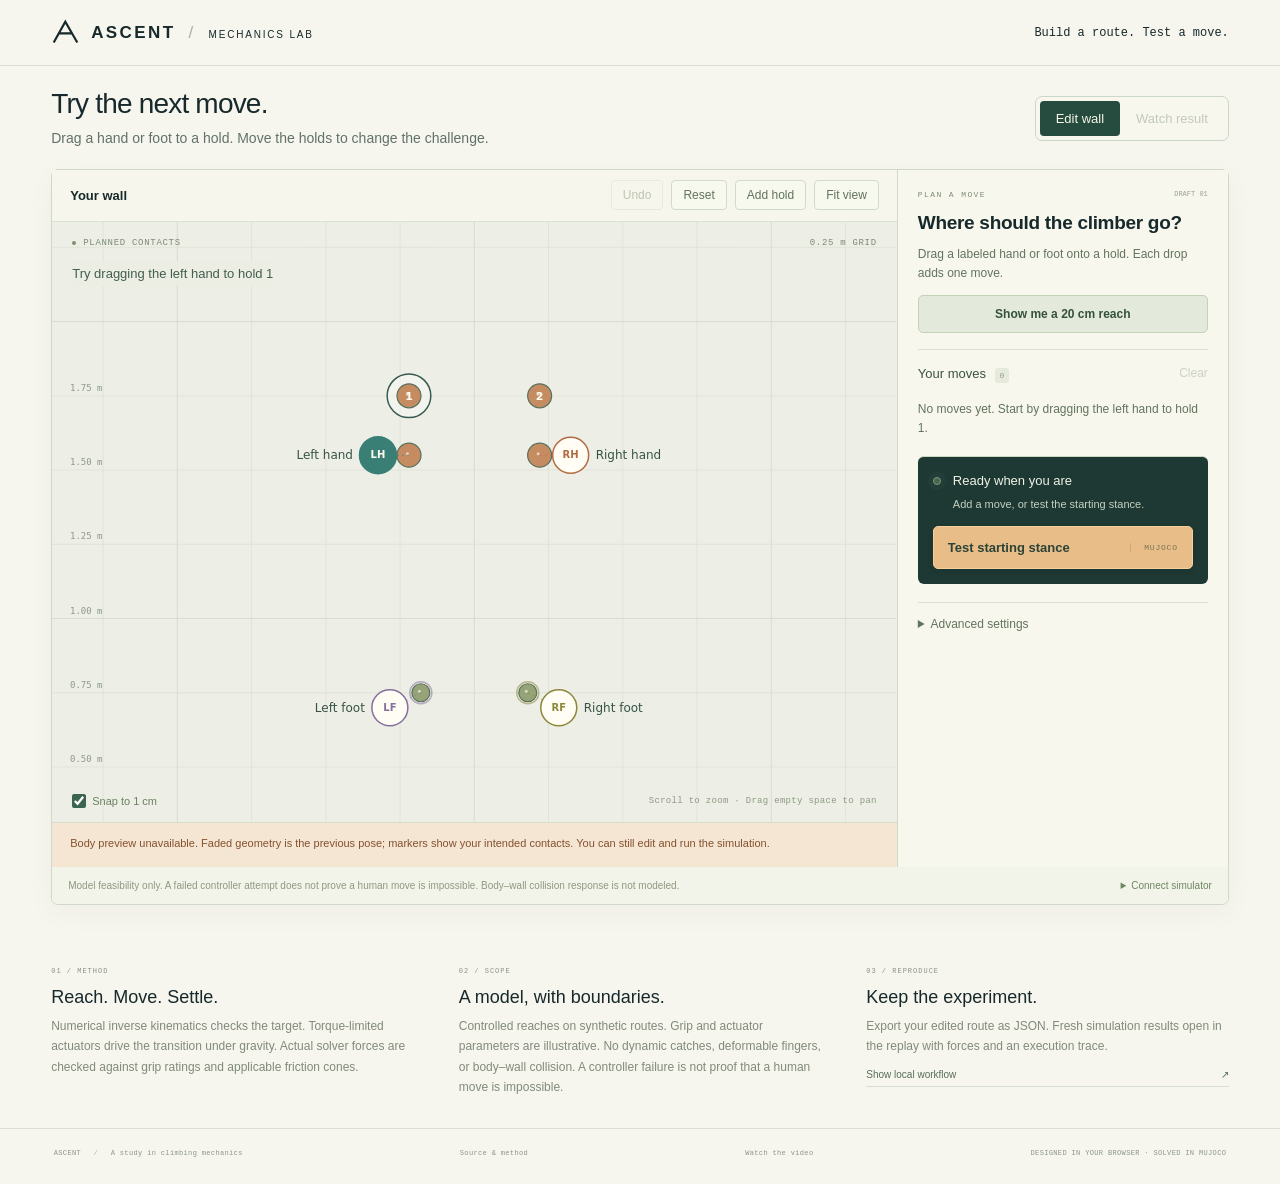
==== commit 3eca4e5d: "Publish direct climbing editor and visible simulation results" ====
--- a/index.html
+++ b/index.html
@@ -10,43 +10,44 @@
   <link rel="stylesheet" href="style.css">
   <script defer src="data.js"></script>
   <script defer src="geometry.js"></script>
+  <script defer src="editor-state.js"></script>
   <script defer src="viewer.js"></script>
-  <script defer src="editor-state.js"></script>
   <script defer src="editor.js"></script>
 </head>
 <body>
   <header class="masthead">
     <a class="brand" href="#" aria-label="Ascent home"><svg width="29" height="29" viewBox="0 0 32 32" aria-hidden="true"><path d="M3 27 15.8 4 29 27M9 17h14" fill="none" stroke="currentColor" stroke-width="2.4"/></svg><span>ASCENT<span class="brand-rule">/</span><span class="brand-sub">MECHANICS LAB</span></span></a>
-    <div class="mast-meta"><span class="status-dot"></span> CLIMBING PHYSICS WORKBENCH <span class="version">02</span></div>
+    <div class="mast-meta">Build a route. Test a move.</div>
   </header>
   <main>
-    <section class="intro" aria-labelledby="page-title">
-      <div><div class="eyebrow">COMPUTATIONAL CLIMBING · INTERACTIVE LAB</div><h1 id="page-title">Every move has <em>its limits.</em></h1><p>Build a route. Place the climber. Find out what the model can do.</p></div>
-      <div class="intro-note"><span class="small-cross">+</span><p>Your route. A fresh simulation.<br><span>Free-floating body · torque-limited joints<br>Per-hold grip and friction constraints</span></p></div>
-    </section>
-
-    <nav class="lab-tabs" aria-label="Workbench view"><button id="editor-tab" class="active" aria-pressed="true" aria-controls="editor-stage">Route editor <span>01</span></button><button id="replay-tab" aria-pressed="false" aria-controls="replay-stage">Simulation replay <span>02</span></button><span class="tab-note">DESIGN → SIMULATE → INSPECT</span></nav>
+    <div class="workbench-heading"><div><h1 id="page-title">Try the next move.</h1><p>Drag a hand or foot to a hold. Move the holds to change the challenge.</p></div><nav class="lab-tabs" aria-label="Workbench view"><button id="editor-tab" class="active" aria-pressed="true" aria-controls="editor-stage">Edit wall</button><button id="replay-tab" aria-pressed="false" aria-controls="replay-stage" disabled>Watch result</button></nav></div>
     <section id="editor-stage" class="editor-workspace" aria-label="Interactive climbing route editor">
-      <div class="editor-topbar"><div class="editor-template"><label for="editor-template">START WITH</label><select id="editor-template" aria-label="Choose route template"></select></div><div class="editor-top-actions"><button id="editor-undo" title="Undo the last route edit" disabled>Undo</button><button id="editor-reset">Reset route</button><button id="editor-import">Import route</button><input id="editor-import-file" type="file" accept=".json,application/json" hidden><button id="editor-export">Export JSON</button></div></div>
       <div class="editor-grid">
         <div class="planner-panel">
-          <div class="planner-toolbar"><div class="segmented" role="group" aria-label="Dragging tool"><button id="tool-holds" class="active" aria-pressed="true">Move holds</button><button id="tool-limbs" aria-pressed="false">Place limbs</button></div><button id="add-hold" class="quiet-button">+ Add hold</button><button id="planner-fit" class="quiet-button" title="Fit all holds into view">Fit view</button></div>
-          <div class="planner-viewport"><canvas id="planner" tabindex="0" aria-label="Front-view route planner. Drag holds to reposition them. In Place limbs mode, drag a labeled hand or foot onto a hold. Keyboard controls are in the route inspector."></canvas><div class="planner-caption"><span class="recording-mark"><i></i> FRONT VIEW · PLANNING ONLY</span><span id="planner-scale">0.25 m GRID</span></div><div id="planner-context" class="planner-context">Drag a hold to reshape the route.</div><div class="planner-bottom"><label><input id="snap-grid" type="checkbox" checked> Snap to 1 cm</label><span>SCROLL TO ZOOM · DRAG TO PAN EMPTY SPACE</span></div></div>
-          <div class="planner-scope"><span class="tiny-square"></span> The figure shows your planned contacts. Run the simulation to calculate motion and forces.</div>
+          <div class="planner-toolbar"><strong>Your wall</strong><button id="editor-undo" class="quiet-button" title="Undo the last route edit" disabled>Undo</button><button id="editor-reset" class="quiet-button">Reset</button><button id="add-hold" class="quiet-button">Add hold</button><button id="planner-fit" class="quiet-button" title="Fit all holds into view">Fit view</button></div>
+          <div class="planner-viewport"><canvas id="planner" tabindex="0" aria-label="Drag the labeled hands and feet onto a numbered hold to add a move. Drag a hold to reposition it. Use the sidebar controls as a keyboard alternative."></canvas><div class="planner-caption"><span class="recording-mark"><i></i> PLANNED CONTACTS</span><span id="planner-scale">0.25 m GRID</span></div><div id="planner-context" class="planner-context">Drag the left hand to hold 1 to try a reach.</div><div class="planner-bottom"><label><input id="snap-grid" type="checkbox" checked> Snap to 1 cm</label><span>Scroll to zoom · Drag empty space to pan</span></div></div>
+          <div id="preview-status" class="planner-scope" role="status">Loading the body pose. Contact markers remain draggable.</div>
         </div>
         <aside class="route-inspector" aria-label="Route and limb controls">
-          <div class="inspector-heading"><span class="eyebrow">YOUR EXPERIMENT</span><span id="edit-revision">DRAFT 01</span></div>
-          <label class="field-label" for="editor-name">Route name</label><input id="editor-name" class="full-input" maxlength="80" autocomplete="off">
-          <div class="inspector-section"><div class="section-title"><h2>Place the climber</h2><span id="assignment-count">4 CONTACTS</span></div><div class="segmented assignment-mode" role="group" aria-label="Limb assignment mode"><button id="mode-start" class="active" aria-pressed="true">Start pose</button><button id="mode-moves" aria-pressed="false">Add move</button></div><p id="assignment-help" class="inspector-hint">Drag a limb handle onto a hold to set its starting contact.</p><div id="limb-controls" class="limb-controls"></div><div class="assignment-action"><select id="assignment-target" aria-label="Target hold for selected limb"></select><button id="assign-limb">Set contact</button></div></div>
-          <div class="inspector-section hold-inspector"><div class="section-title"><h2>Hold properties</h2><button id="delete-hold" class="text-button">Remove</button></div><label class="sr-only" for="selected-hold">Selected hold</label><select id="selected-hold" class="full-input"></select><div class="coordinate-fields"><label>X <input id="hold-x" type="number" step=".01" min="-3" max="3"></label><label>Height <input id="hold-z" type="number" step=".01" min=".05" max="5"></label><span>m</span></div><div class="property-fields"><label>Type<select id="hold-type"><option value="jug">Jug</option><option value="crimp">Crimp</option><option value="sloper">Sloper</option><option value="foothold">Foothold</option></select></label><label>Grip cap · N<input id="hold-cap" type="number" step="10" min="1" max="10000"></label><label>Friction · μ<input id="hold-friction" type="number" step=".05" min=".01" max="4"></label></div></div>
-          <div class="inspector-section move-section"><div class="section-title"><h2>Move sequence <span id="move-count">0</span></h2><button id="clear-moves" class="text-button">Clear</button></div><ol id="move-list" class="move-list"></ol><p id="empty-moves" class="inspector-hint">No moves yet. Switch to Add move and drag a limb to a new hold. You can also test the starting stance on its own.</p></div>
+          <div class="inspector-heading"><span class="eyebrow">PLAN A MOVE</span><span id="edit-revision">DRAFT 01</span></div>
+          <h2 class="instruction-title">Where should the climber go?</h2><p id="assignment-help" class="inspector-hint">Drag a hand or foot onto a hold. Each drop adds one move.</p>
+          <button id="run-example" class="example-button">Show me a 20 cm reach</button>
+          <div class="inspector-section move-section"><div class="section-title"><h2>Your moves <span id="move-count">0</span></h2><button id="clear-moves" class="text-button">Clear</button></div><ol id="move-list" class="move-list"></ol><p id="empty-moves" class="inspector-hint">No moves yet. Start by dragging the left hand to hold 1.</p></div>
+          <div class="run-panel"><div id="editor-verdict" class="editor-verdict" role="status" aria-live="polite"><span class="verdict-dot"></span><div><strong id="editor-verdict-title">Ready when you are</strong><p id="editor-status">Add a move, or test the starting stance.</p></div></div><button id="run-simulation" class="run-button"><span>Test starting stance</span><span class="run-engine">MUJOCO</span></button><button id="view-result" class="quiet-button" hidden>Watch this result</button></div>
+          <details class="advanced-settings"><summary>Advanced settings</summary>
+            <label class="field-label" for="editor-name">Route name</label><input id="editor-name" class="full-input" maxlength="80" autocomplete="off">
+            <div class="editor-template"><label for="editor-template">Load route</label><select id="editor-template" aria-label="Choose route template"></select></div>
+            <div class="inspector-section"><div class="section-title"><h2>Contacts</h2><span id="assignment-count">4 CONTACTS</span></div><div class="segmented assignment-mode" role="group" aria-label="Limb assignment mode"><button id="mode-moves" class="active" aria-pressed="true">Add moves</button><button id="mode-start" aria-pressed="false">Edit start pose</button></div><div id="limb-controls" class="limb-controls"></div><div class="assignment-action"><select id="assignment-target" aria-label="Target hold for selected limb"></select><button id="assign-limb">Add move</button></div><div hidden><button id="tool-holds">Move holds</button><button id="tool-limbs">Place limbs</button></div></div>
+            <div class="inspector-section hold-inspector"><div class="section-title"><h2>Selected hold</h2><button id="delete-hold" class="text-button">Remove</button></div><label class="sr-only" for="selected-hold">Selected hold</label><select id="selected-hold" class="full-input"></select><div class="coordinate-fields"><label>X <input id="hold-x" type="number" step=".01" min="-3" max="3"></label><label>Height <input id="hold-z" type="number" step=".01" min=".05" max="5"></label><span>m</span></div><div class="property-fields"><label>Type<select id="hold-type"><option value="jug">Jug</option><option value="crimp">Crimp</option><option value="sloper">Sloper</option><option value="foothold">Foothold</option></select></label><label>Grip cap · N<input id="hold-cap" type="number" step="10" min="1" max="10000"></label><label>Friction · μ<input id="hold-friction" type="number" step=".05" min="0" max="4"></label></div></div>
+            <div class="editor-top-actions"><button id="editor-import">Import route</button><input id="editor-import-file" type="file" accept=".json,application/json" hidden><button id="editor-export">Export route</button></div>
+          </details>
         </aside>
       </div>
-      <div class="run-panel"><div id="editor-verdict" class="editor-verdict" role="status" aria-live="polite"><span class="verdict-dot"></span><div><strong id="editor-verdict-title">Ready to test your route</strong><p id="editor-status">Every run uses your current holds, starting contacts and move sequence.</p></div></div><button id="run-simulation" class="run-button"><span>Run simulation</span><span class="run-engine">MUJOCO</span></button><button id="view-result" class="quiet-button" hidden>View replay</button></div>
       <div class="editor-footnote"><span>Model feasibility only. A failed controller attempt does not prove a human move is impossible. Body–wall collision response is not modeled.</span><details class="connection-settings"><summary><span id="connection-label">Simulator connection</span></summary><div class="connection-popover"><label for="simulator-url">Simulator URL</label><input id="simulator-url" type="url" placeholder="Same origin, or https://your-simulator…"><button id="save-connection">Connect</button><p id="connection-status" role="status">The local app connects automatically. A hosted copy needs a running Python simulator.</p><a href="https://github.com/Junnie18/climb-move-sim#interactive-route-editor" target="_blank" rel="noopener">Local setup instructions</a></div></details></div>
     </section>
 
     <div id="replay-stage" hidden>
+    <div id="replay-result-card" class="replay-result-card" role="status"><div><span id="replay-result-context" class="eyebrow">SIMULATION RESULT</span><h2 id="replay-result-title">Your result</h2><p id="replay-result-text"></p></div><button id="back-to-editor" class="quiet-button">Back to edit</button></div>
     <div class="workspace">
       <section class="scene-panel" aria-label="Climbing trajectory playback">
         <div class="scene-toolbar">
@@ -74,7 +75,7 @@
 
       <aside class="telemetry" aria-label="Recorded force telemetry">
         <div class="panel-heading"><span class="eyebrow">LIVE AT PLAYHEAD</span><span class="live-indicator"></span></div>
-        <h2>The cost of holding on.</h2><p class="panel-description">Solver constraint loads at each grip.</p>
+        <h2>Grip forces</h2><p class="panel-description">Calculated load at each hand and foot.</p>
         <div id="grip-readouts" class="grip-readouts"></div>
         <div class="plot-header"><h3>Grip load history</h3><span>FORCE / RATED CAP</span></div>
         <div class="plot-wrap"><canvas id="force-plot" aria-label="Per-limb force as a percentage of its hold's rated force cap across the recorded trajectory"></canvas></div>
--- a/style.css
+++ b/style.css
@@ -23,3 +23,10 @@
 .run-panel{position:sticky;bottom:12px;z-index:4;margin:0 10px;border-radius:6px;box-shadow:0 6px 22px #163a2528}.editor-footnote{padding-top:16px}.intro{padding-top:30px;padding-bottom:26px}
 @media(min-width:761px){.route-inspector{max-height:710px;overflow:auto}.planner-viewport{height:545px}.editor-grid{align-items:stretch}.planner-panel{display:flex;flex-direction:column}.planner-viewport{flex:1;min-height:480px}.planner-scope{margin-top:auto}}
 @media(max-width:760px){.run-panel{bottom:8px;margin:0 6px;padding:13px 15px;gap:10px}.editor-verdict p{max-height:31px;overflow:auto}.intro{padding-top:25px;padding-bottom:20px}}
+
+/* A single, compact route-building flow. Controls stay beside the wall. */
+.masthead{padding:18px 4%;height:auto;min-height:62px}.mast-meta{font-size:12px;letter-spacing:0}.brand-sub{font-size:10px}
+main{max-width:1480px;padding:0 4%;margin:auto}.workbench-heading{display:flex;align-items:center;justify-content:space-between;gap:24px;padding:22px 0 20px}.workbench-heading h1{font-size:28px;letter-spacing:-.8px;margin:0 0 8px}.workbench-heading p{font-size:14px;line-height:1.5;margin:0;color:#617269}.workbench-heading .lab-tabs{margin:0;border:1px solid #cbd7c9;gap:0;border-radius:7px;padding:4px;background:#f7f7ee;flex-shrink:0}.lab-tabs>button{font-size:13px;padding:10px 16px;border:0;border-radius:4px}.lab-tabs>button.active{background:#264b3f;color:#f6f6e9}.lab-tabs>button:disabled{opacity:.45;cursor:default}
+.editor-grid{grid-template-columns:minmax(0,1fr) 330px;align-items:stretch}.planner-toolbar{height:52px;padding:10px 18px;gap:8px}.planner-toolbar>strong{font-weight:600;font-size:13px;margin-right:auto}.planner-toolbar>.quiet-button:first-of-type{margin-left:0}.planner-toolbar .quiet-button{padding:7px 11px;font-size:12px}.planner-viewport{height:clamp(380px,calc(100vh - 300px),620px);min-height:380px;flex:none}.planner-caption{font-size:9px;top:16px}.planner-context{font-size:13px;color:#425e4e;top:39px;max-width:90%}.planner-bottom{font-size:9px;bottom:14px}.planner-bottom label{font-size:11px}.planner-bottom input{width:14px;height:14px}.planner-scope{min-height:45px;margin-top:0;padding:12px 18px;font-size:11px;line-height:1.5;color:#536b56}.planner-scope.preview-warning{color:#85502e;background:#f5e6d3}.route-inspector{padding:20px;max-height:none;overflow:visible;display:block}.inspector-heading{margin-bottom:12px}.instruction-title{font-size:19px;line-height:1.3;letter-spacing:-.3px;margin:0 0 9px}.inspector-hint{font-size:12px;line-height:1.6;color:#63745f;margin:8px 0 12px}.example-button{width:100%;padding:11px 12px;background:#e4eadb;border:1px solid #c4d0b8;color:#34513e;font:600 12px var(--sans);border-radius:5px;cursor:pointer}.example-button:hover{background:#dae5ce}.section-title h2{font-size:13px}.section-title>span{font-size:10px}.inspector-section{padding-top:16px;margin-top:16px}.move-list{max-height:158px}.planned-move{gap:10px;padding:10px 0}.planned-move-label strong{font-size:12px;line-height:1.4;color:#365441}.planned-move-label small{font:10px var(--sans);line-height:1.4;color:#70816c;margin-top:4px}.move-number{font-size:11px}.move-actions button{font-size:15px;min-width:23px;min-height:27px}.text-button{font-size:12px}.run-panel{position:static;margin:18px 0 0;padding:15px;display:flex;flex-direction:column;align-items:stretch;gap:13px;border-radius:6px;box-shadow:none}.editor-verdict{gap:12px;align-items:flex-start}.editor-verdict strong{font-size:13px;line-height:1.4}.editor-verdict p{font-size:11px;line-height:1.6;color:#c3d2c0;margin-top:5px;max-height:none;overflow:visible}.verdict-dot{margin-top:5px}.run-button{width:100%;justify-content:space-between;font-size:13px;padding:13px 14px}.run-engine{font-size:8px}.run-panel>.quiet-button{font-size:12px;padding:9px}.advanced-settings{margin-top:18px;border-top:1px solid #d9e0d2;padding-top:14px}.advanced-settings>summary{cursor:pointer;color:#62745d;font-size:12px}.advanced-settings[open]>summary{margin-bottom:16px}.advanced-settings .field-label,.advanced-settings .editor-template label{font-size:11px}.advanced-settings .editor-template{display:block;margin-top:12px}.advanced-settings .editor-template select{margin-top:5px;width:100%}.advanced-settings input,.advanced-settings select{font-size:12px}.limb-control{min-height:46px}.limb-control small{font-size:9px}.assignment-action select,.assignment-action button{font-size:11px}.assignment-mode button{font-size:11px}.editor-top-actions{margin-top:16px;gap:8px}.editor-top-actions button{font-size:11px}.editor-footnote{font-size:10px;line-height:1.5;padding:11px 16px}.connection-settings summary{font-size:10px}.replay-result-card{display:flex;justify-content:space-between;align-items:center;gap:24px;margin-bottom:14px;padding:18px 22px;border:1px solid #c6d9be;border-left:5px solid #438263;border-radius:6px;background:#edf2e5}.replay-result-card.failed{border-color:#e1ccb5;border-left-color:#b67748;background:#f7eee1}.replay-result-card h2{font-size:22px;line-height:1.3;letter-spacing:-.5px;margin:7px 0}.replay-result-card p{font-size:13px;line-height:1.55;color:#596f5b;max-width:820px;margin:0}.replay-result-card .quiet-button{font-size:13px;padding:12px 17px;white-space:nowrap}.replay-result-card .eyebrow{font-size:9px}.viewport{height:clamp(380px,calc(100vh - 420px),560px)}.telemetry h2{font-size:22px}.scene-label strong{font-size:20px}.panel-description{font-size:12px}.result-summary p{font-size:13px}.failure-detail{font-size:12px;line-height:1.6}.method-row{margin-top:26px}.method-row p{font-size:12px;line-height:1.7}.method-row h3{font-size:18px}
+@media(max-width:1050px){.editor-grid{grid-template-columns:minmax(0,1fr) 300px}.route-inspector{padding:17px}.planner-toolbar{padding:10px 14px}.planner-toolbar .quiet-button{padding:7px 8px}.planner-viewport{height:460px}.workbench-heading p{font-size:12px}.workbench-heading h1{font-size:25px}.workbench-heading{gap:15px}.lab-tabs>button{font-size:12px;padding:9px 12px}.instruction-title{font-size:18px}}
+@media(max-width:760px){.masthead{padding:16px 5%}.mast-meta{display:none}.workbench-heading{padding:18px 0;display:block}.workbench-heading p{font-size:13px}.workbench-heading .lab-tabs{margin-top:14px;display:inline-flex}.editor-grid{grid-template-columns:1fr}.planner-viewport{height:430px;min-height:360px}.planner-caption{font-size:8px}.planner-context{font-size:12px}.planner-toolbar{padding:9px 12px;gap:5px}.planner-toolbar .quiet-button{font-size:11px;padding:7px}.route-inspector{padding:20px;display:block}.move-list{max-height:220px}.run-panel{padding:15px;margin:15px 0 0}.planner-bottom>span{display:none}.editor-footnote{display:block}.connection-settings{margin-top:8px}.replay-result-card{padding:15px;gap:14px;align-items:flex-start;flex-direction:column}.replay-result-card h2{font-size:20px}.viewport{height:430px}.method-row{margin-top:20px}}
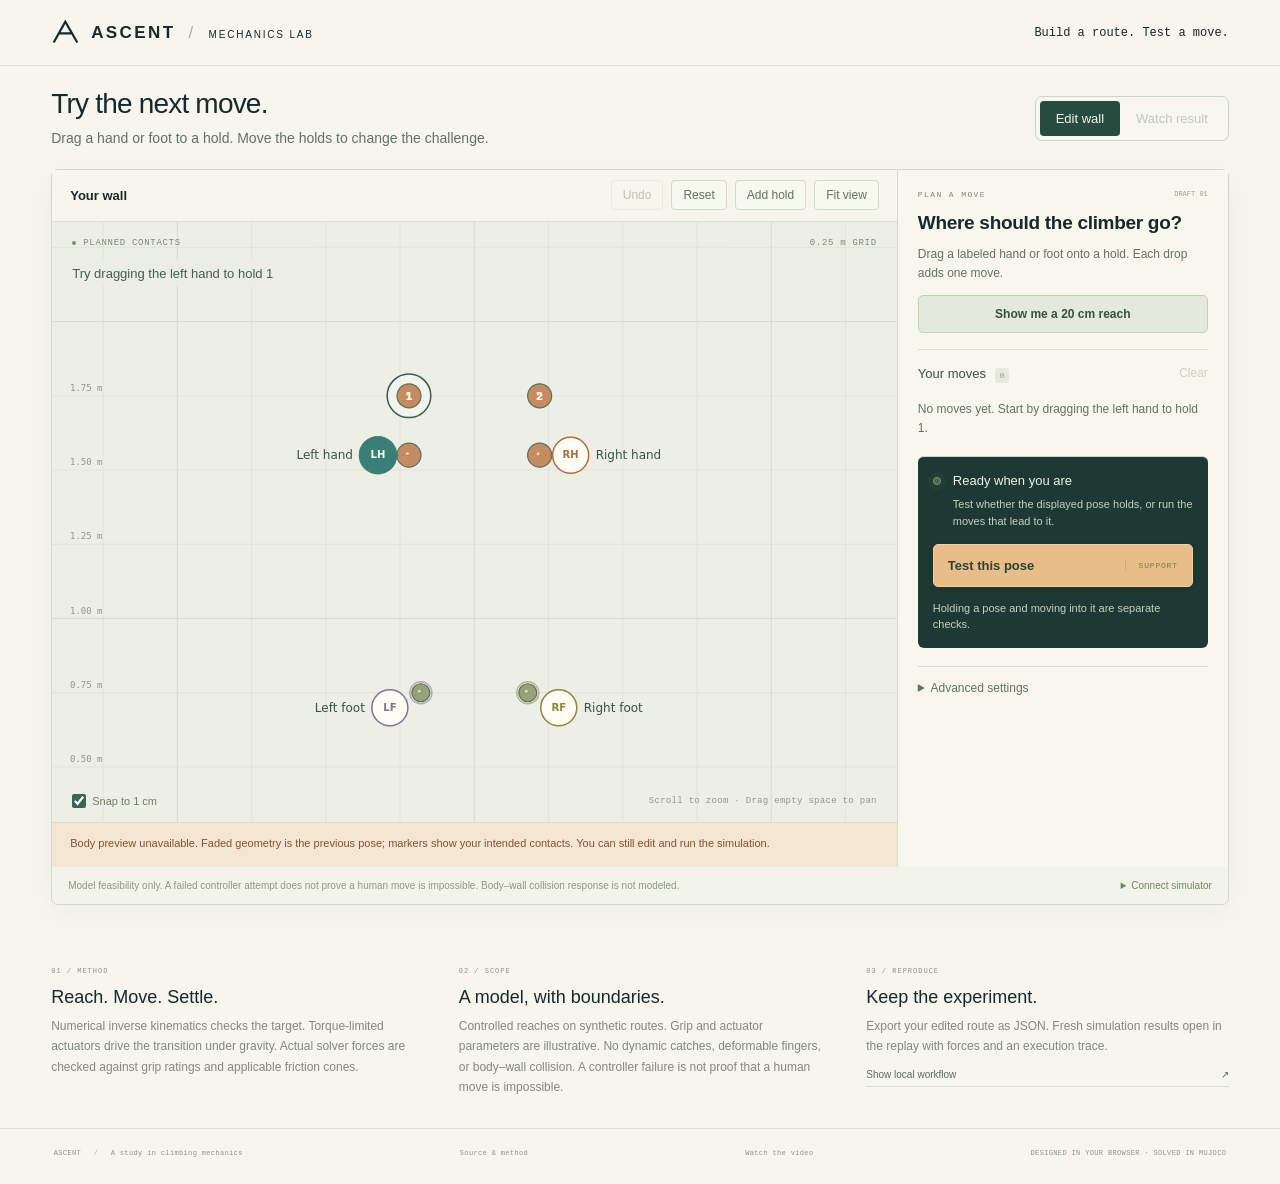
==== commit 8b571b09: "Publish separate pose and movement checks" ====
--- a/index.html
+++ b/index.html
@@ -33,7 +33,7 @@
           <h2 class="instruction-title">Where should the climber go?</h2><p id="assignment-help" class="inspector-hint">Drag a hand or foot onto a hold. Each drop adds one move.</p>
           <button id="run-example" class="example-button">Show me a 20 cm reach</button>
           <div class="inspector-section move-section"><div class="section-title"><h2>Your moves <span id="move-count">0</span></h2><button id="clear-moves" class="text-button">Clear</button></div><ol id="move-list" class="move-list"></ol><p id="empty-moves" class="inspector-hint">No moves yet. Start by dragging the left hand to hold 1.</p></div>
-          <div class="run-panel"><div id="editor-verdict" class="editor-verdict" role="status" aria-live="polite"><span class="verdict-dot"></span><div><strong id="editor-verdict-title">Ready when you are</strong><p id="editor-status">Add a move, or test the starting stance.</p></div></div><button id="run-simulation" class="run-button"><span>Test starting stance</span><span class="run-engine">MUJOCO</span></button><button id="view-result" class="quiet-button" hidden>Watch this result</button></div>
+          <div class="run-panel"><div id="editor-verdict" class="editor-verdict" role="status" aria-live="polite"><span class="verdict-dot"></span><div><strong id="editor-verdict-title">Ready when you are</strong><p id="editor-status">Test whether the displayed pose holds, or run the moves that lead to it.</p></div></div><button id="test-pose" class="run-button"><span>Test this pose</span><span class="run-engine">SUPPORT</span></button><button id="run-simulation" class="run-button movement-button" hidden><span>Test moves</span><span class="run-engine">MOTION</span></button><p class="check-scope">Holding a pose and moving into it are separate checks.</p><button id="view-result" class="quiet-button" hidden>Watch this result</button></div>
           <details class="advanced-settings"><summary>Advanced settings</summary>
             <label class="field-label" for="editor-name">Route name</label><input id="editor-name" class="full-input" maxlength="80" autocomplete="off">
             <div class="editor-template"><label for="editor-template">Load route</label><select id="editor-template" aria-label="Choose route template"></select></div>
--- a/style.css
+++ b/style.css
@@ -20,6 +20,7 @@
 @media(max-width:760px){.intro{padding-bottom:19px}.intro>div>p{max-width:280px;line-height:1.6}.lab-tabs{gap:22px;margin-bottom:14px}.lab-tabs>button{font-size:11px}.tab-note{display:none}.editor-topbar{padding:14px;gap:10px;flex-wrap:wrap}.editor-template{width:100%;justify-content:space-between;gap:12px}.editor-template select{max-width:none;flex:1;font-size:11px}.editor-top-actions{justify-content:flex-end;width:100%}.editor-top-actions button{font-size:9px;padding:7px 9px}.editor-grid{grid-template-columns:1fr}.planner-panel{border-right:0;border-bottom:1px solid #d1dacb}.planner-toolbar{padding:9px 12px;gap:5px;height:57px}.segmented button{font-size:9px;padding:8px}.planner-toolbar .quiet-button{font-size:8px;padding:8px 6px}.planner-viewport{height:490px}.planner-caption{left:15px;right:15px;font-size:6px}.planner-context{left:15px;max-width:90%;font-size:10px;line-height:1.6}.planner-bottom{left:15px;right:15px}.planner-scope{padding:11px 15px;font-size:8px}.route-inspector{padding:21px;display:grid;grid-template-columns:1fr 1fr;column-gap:22px}.inspector-heading,.route-inspector>.field-label,.route-inspector>.full-input{grid-column:1/-1}.inspector-section{margin-top:20px}.hold-inspector{border-top:1px solid #dce2d2}.move-section{grid-column:1/-1}.limb-controls{grid-template-columns:1fr;gap:5px}.limb-control{grid-template-columns:22px 1fr;padding:6px}.limb-control .limb-initial{grid-row:1/3}.assignment-action{flex-wrap:wrap}.assignment-action select{flex-basis:100%}.assignment-action button{width:100%}.assignment-mode button{font-size:8px;padding:7px 3px}.property-fields{grid-template-columns:1fr 1fr}.property-fields>label:first-child{grid-column:1/-1}.coordinate-fields{gap:5px}.move-list{max-height:190px}.run-panel{padding:18px;flex-wrap:wrap;gap:16px}.editor-verdict{flex-basis:100%;gap:11px}.editor-verdict strong{font-size:12px}.editor-verdict p{font-size:9px}.run-button{flex:1;justify-content:space-between}.editor-footnote{padding:13px 15px;flex-wrap:wrap;gap:10px;font-size:8px}.connection-settings{margin-left:auto}.connection-popover{width:280px;right:0}.run-panel>.quiet-button{padding:13px}.coordinate-fields input{font-size:10px;padding:7px 5px}.section-title h2{font-size:11px}.section-title>span{display:none}}
 @media(max-width:390px){.planner-toolbar .segmented button{padding:8px 6px;font-size:8px}.planner-toolbar>.quiet-button{font-size:7px;padding:8px 5px}.route-inspector{padding:17px;column-gap:15px}.planner-viewport{height:450px}.lab-tabs{gap:18px}.editor-template label{font-size:7px}.editor-template select{font-size:10px}}
 @media(prefers-reduced-motion:reduce){.editor-verdict.running .verdict-dot{animation:none}}
+.run-panel .movement-button{background:transparent;color:#dce8d3;border-color:#768f74;box-shadow:none}.run-panel .movement-button:hover{background:#385447}.movement-button .run-engine{color:#adc4a2;border-left-color:#71896a}.check-scope{font-size:11px;line-height:1.5;color:#c3d2c0;margin:0}.editor-verdict.unresolved .verdict-dot{background:#d5b85e;border-color:#d5b85e}.editor-verdict.unresolved strong{color:#ead99d}.replay-result-card.unresolved{border-color:#dace9e;border-left-color:#ad9445;background:#f4f0de}.result-badge.unresolved{border-color:#dace9e;background:#f4f0de;color:#7d6a2d}
 .run-panel{position:sticky;bottom:12px;z-index:4;margin:0 10px;border-radius:6px;box-shadow:0 6px 22px #163a2528}.editor-footnote{padding-top:16px}.intro{padding-top:30px;padding-bottom:26px}
 @media(min-width:761px){.route-inspector{max-height:710px;overflow:auto}.planner-viewport{height:545px}.editor-grid{align-items:stretch}.planner-panel{display:flex;flex-direction:column}.planner-viewport{flex:1;min-height:480px}.planner-scope{margin-top:auto}}
 @media(max-width:760px){.run-panel{bottom:8px;margin:0 6px;padding:13px 15px;gap:10px}.editor-verdict p{max-height:31px;overflow:auto}.intro{padding-top:25px;padding-bottom:20px}}
